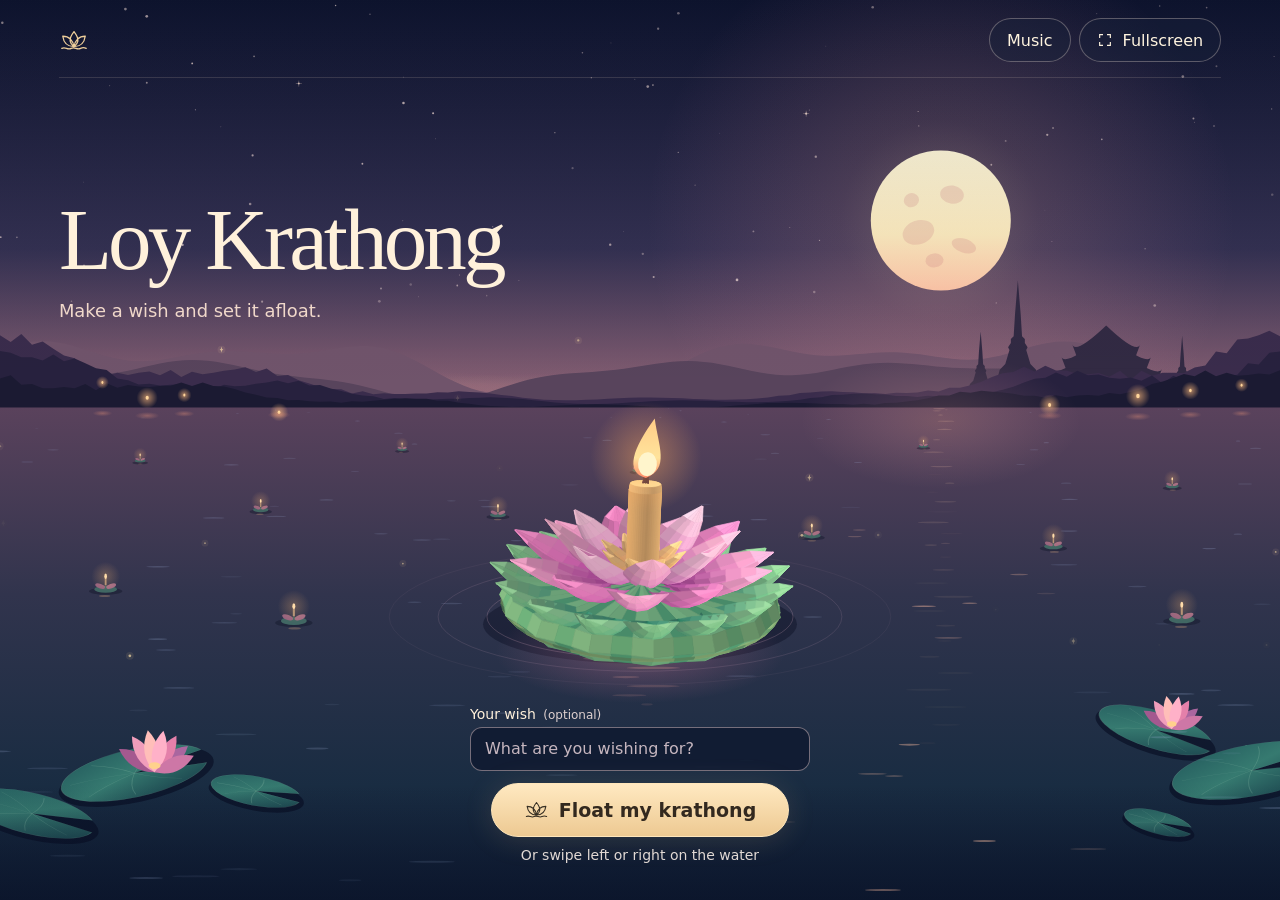
==== public/index.html @ 1d637805 "Add background krathongs, Instagram sharing and Thai music" ====
<!doctype html>
<html lang="en">
<head>
  <meta charset="utf-8">
  <meta name="viewport" content="width=device-width, initial-scale=1, viewport-fit=cover">
  <meta name="theme-color" content="#10182f">
  <meta name="description" content="Make a wish and set a candlelit krathong afloat on a moonlit pond.">
  <title>Loy Krathong</title>
  <link rel="icon" href="lotus.svg" type="image/svg+xml">
  <link rel="stylesheet" href="style.css">
  <script defer src="pond.js"></script>
  <script defer src="fullscreen.js"></script>
  <script defer src="music.js"></script>
</head>
<body>
<main id="loy-krathong">
  <canvas role="img" aria-label="A pink lotus krathong with a lit candle on a moonlit pond"></canvas>
  <header>
    <img src="lotus.svg" width="30" height="30" alt="">
    <div class="header-controls">
      <button class="music" type="button" aria-pressed="false">Music</button>
      <button class="fullscreen" type="button" aria-pressed="false">
        <svg viewBox="0 0 24 24" aria-hidden="true"><path d="M4 9V4h5m6 0h5v5m0 6v5h-5m-6 0H4v-5"/></svg>
        <span>Fullscreen</span>
      </button>
    </div>
  </header>
  <audio id="background-music" src="loy-thai.m4a" preload="auto" loop></audio>
  <span class="music-status" role="status"></span>
  <div class="intro">
    <h1>Loy Krathong</h1>
    <p>Make a wish and set it afloat.</p>
  </div>
  <form class="actions">
    <div class="wish">
      <label for="wish">Your wish <span>(optional)</span></label>
      <input id="wish" type="text" maxlength="120" autocomplete="off" enterkeyhint="send" placeholder="What are you wishing for?">
    </div>
    <blockquote class="sent-wish" tabindex="0" aria-label="Your wish" hidden></blockquote>
    <div class="action-buttons">
      <button class="release" type="submit"><img src="lotus.svg" alt="" width="25" height="25"><span>Float my krathong</span></button>
      <button class="share" type="button" hidden>IG Share</button>
    </div>
    <div class="share-options">
      <label class="share-wish" hidden><input type="checkbox"> Include my wish</label>
      <button class="save-story" type="button" hidden>Save image</button>
    </div>
    <div class="caption"><span class="pond-hint">Or swipe left or right on the water</span><span role="status"></span></div>
  </form>
</main>
</body>
</html>
---- public/style.css ----
:root { color-scheme: dark; font-family: system-ui, sans-serif; color: #fff4df; background: #10182f; }
* { box-sizing: border-box; }
body { margin: 0; }
main {
  position: relative; isolation: isolate; width: 100%; height: 100vh; height: 100svh;
  min-height: 460px; overflow: hidden; background: #19243b;
  --inset: clamp(20px, 4.6vw, 80px);
}
canvas { position: absolute; inset: 0; display: block; width: 100%; height: 100%; touch-action: pan-y; cursor: grab; z-index: -1; }
canvas:active { cursor: grabbing; }
header { display: flex; justify-content: space-between; align-items: center;
  margin: 0 max(var(--inset), env(safe-area-inset-right)) 0 max(var(--inset), env(safe-area-inset-left));
  padding: max(18px, env(safe-area-inset-top)) 0 15px; border-bottom: 1px solid #eddaca25; }
button { font: inherit; cursor: pointer; display: inline-flex; align-items: center; justify-content: center; gap: 10px; border-radius: 999px; }
:is(button, input, .sent-wish):focus-visible { outline: 2px solid #fff0d8; outline-offset: 3px; }
.header-controls { display: flex; align-items: center; gap: 8px; }
.music-status {
  position: absolute; top: max(80px, calc(env(safe-area-inset-top) + 52px));
  right: max(var(--inset), env(safe-area-inset-right)); font-size: 13px;
}
.music[aria-pressed="true"] { background: #534353; border-color: #ffd9a7; }
.fullscreen, .music { min-height: 44px; padding: 0 17px; border: 1px solid #e8d9cd55; background: #17203970; color: #fff4df; }
:is(.fullscreen, .music):hover { background: #39405a; }
.fullscreen svg { width: 16px; fill: none; stroke: currentColor; stroke-width: 1.7; }
.intro { position: absolute; top: max(105px,21%); left: max(var(--inset), env(safe-area-inset-left)); pointer-events: none; }
h1 { margin: 0; color: #fff1db; font: 500 clamp(42px, 6.8vw, 102px)/1.17 Georgia, serif; letter-spacing: -.045em; }
.intro p { margin: 9px 0 0; color: #f0d8ca; font-size: clamp(15px,1.4vw,20px); }
.actions {
  position: absolute; bottom: max(3.5%, calc(env(safe-area-inset-bottom) + 8px));
  inset-inline: 0; margin-inline: auto;
  width: min(340px, calc(100% - 2 * var(--inset))); text-align: center; pointer-events: none;
}
.wish { margin-bottom: 12px; text-align: left; }
.wish label { display: block; margin-bottom: 5px; color: #fff1db; font-size: 14px; pointer-events: auto; }
.wish label span { color: #ded0cf; font-size: 12px; margin-inline-start: 3px; }
.wish input {
  display: block; width: 100%; min-height: 44px; padding: 8px 14px;
  border: 1px solid #dcc1c480; border-radius: 12px; background: #111c32ec; color: #fff3e2;
  font: inherit; font-size: 16px; pointer-events: auto;
}
.wish input::placeholder { color: #c6b6bf; opacity: 1; }
.sent-wish {
  max-height: 76px; overflow: auto; overflow-wrap: anywhere; unicode-bidi: plaintext;
  margin: 0 0 12px; padding: 8px 14px; border: 1px solid #eec2c34d; border-radius: 12px;
  background: #111c32ec; color: #ffe5ce; font-size: 15px; pointer-events: auto;
}
.release { pointer-events: auto; min-height: 54px; padding: 8px 32px; font-size: 19px; font-weight: 600; color: #33291f; border: 1px solid #ffe6ba; background: linear-gradient(180deg,#ffe9c1,#edc992); box-shadow: 0 3px 30px #ffd18f22; }
.release img { filter: brightness(.23); }
.release:hover { background: #ffebc9; }
.release:active { transform: translateY(1px); }
.release[aria-disabled="true"] { cursor: default; opacity: .8; background: #edc992; transform: none; }
.action-buttons { display: flex; justify-content: center; align-items: center; gap: 8px; }
.share {
  pointer-events: auto; min-height: 44px; padding: 0 15px; border: 1px solid #e8d9cd80;
  background: #172039e8; color: #fff4df; font-size: 15px; white-space: nowrap;
}
.action-buttons:has(.share:not([hidden])) .release {
  min-height: 44px; padding: 0 12px; font-size: 14px; white-space: nowrap;
}
.action-buttons:has(.share:not([hidden])) .release img { display: none; }
.share:hover { background: #39405a; }
.share:disabled, .save-story:disabled { opacity: .65; cursor: default; }
.share-options { display: flex; justify-content: center; align-items: center; column-gap: 12px; }
.share-wish, .save-story { pointer-events: auto; color: #fff4df; font-size: 13px; }
.share-wish { display: inline-flex; align-items: center; gap: 4px; min-height: 32px; cursor: pointer; }
.share-wish input { accent-color: #ffe0ab; }
.save-story { min-height: 32px; border: 0; padding: 0; background: transparent; text-decoration: underline; }
:is(.share, .share-wish, .save-story)[hidden] { display: none; }
.caption { margin-top: 10px; min-height: 22px; font-size: 14px; color: #e1d9d4; }
html.immersive { overflow: hidden; }
main.immersive, main:fullscreen { width: 100%; height: 100dvh; min-height: 0; container-type: size; overflow-y: auto; }
main.immersive { position: fixed; z-index: 5; top: var(--view-top, 0px); height: var(--view-height, 100dvh); }
@media (max-width: 540px) { .intro { top: max(100px, 19%); } }
@media (max-height: 540px) and (min-aspect-ratio: 4/3) and (min-width: 500px) {
  main { min-height: 280px; }
  header { padding-top: max(6px, env(safe-area-inset-top)); padding-bottom: 6px; }
  .music-status { top: max(58px, calc(env(safe-area-inset-top) + 52px)); }
  .intro { top: max(calc(env(safe-area-inset-top) + 58px), 21%); }
  h1 { font-size: clamp(32px, 10svh, 52px); }
  .intro p { margin-top: 2px; font-size: clamp(13px, 4svh, 17px); }
  .actions {
    inset-inline: max(var(--inset), env(safe-area-inset-left)) auto;
    margin-inline: 0; width: min(260px, 42vw); text-align: left;
  }
  .action-buttons, .share-options { justify-content: flex-start; }
  .share { padding-inline: 10px; font-size: 14px; }
  .wish, .sent-wish { margin-bottom: 8px; }
  .sent-wish { max-height: clamp(38px, calc(100svh - 220px), 88px); }
  .release { min-height: 44px; padding-inline: 21px; font-size: 16px; }
  .caption { margin-top: 4px; }
  .actions:has(.share:not([hidden])) .caption { margin-top: 0; }
  .actions:has(.share:not([hidden])) .sent-wish { max-height: clamp(38px, calc(100svh - 245px), 76px); }
}
@container (max-height: 270px) {
  .intro { display: none; }
  .actions {
    position: relative; inset: auto; margin-block: 10px 8px;
    margin-inline-start: max(var(--inset), env(safe-area-inset-left));
  }
}
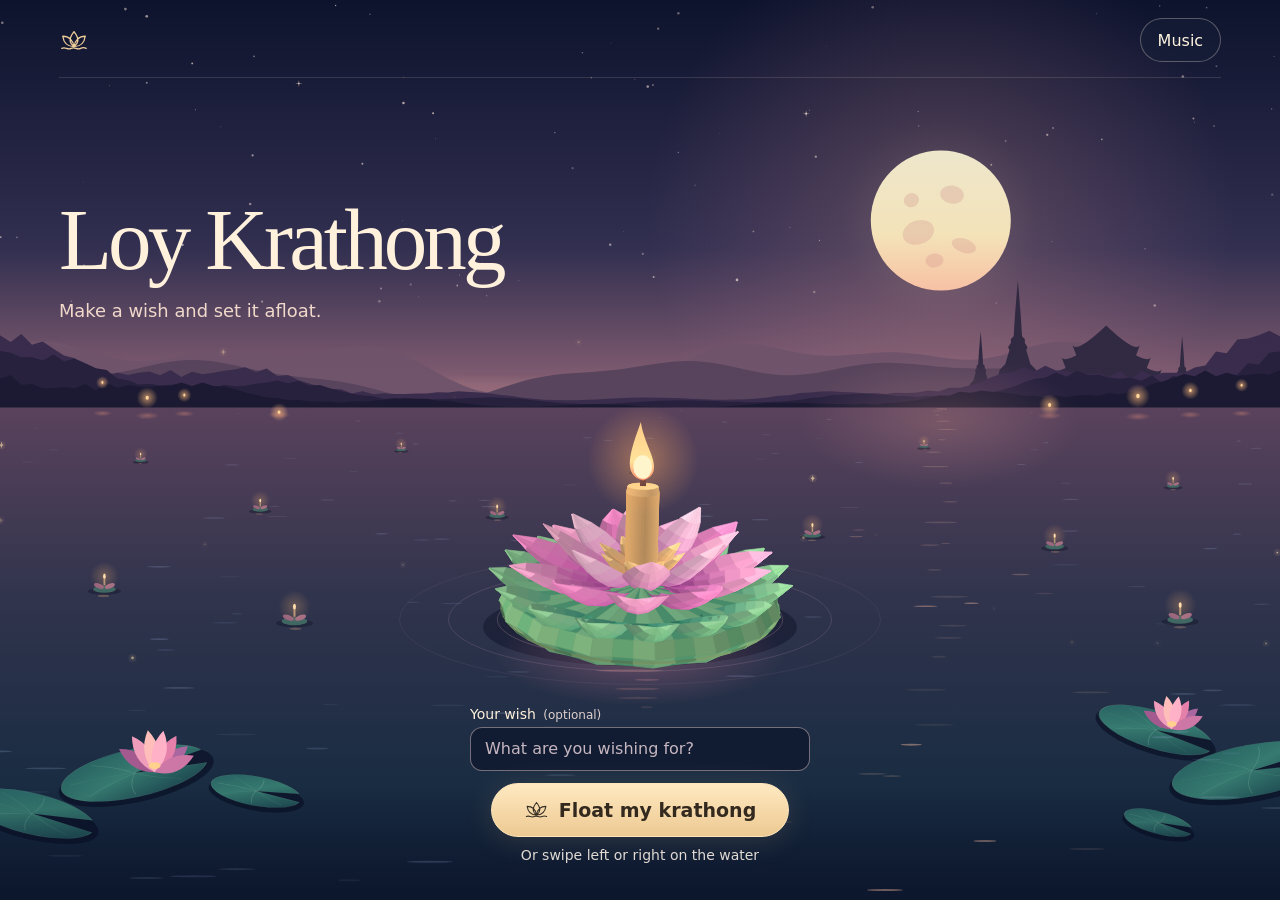
==== commit 72b8f976: "Remove the fullscreen control" ====
--- a/public/index.html
+++ b/public/index.html
@@ -9,7 +9,6 @@
   <link rel="icon" href="lotus.svg" type="image/svg+xml">
   <link rel="stylesheet" href="style.css">
   <script defer src="pond.js"></script>
-  <script defer src="fullscreen.js"></script>
   <script defer src="music.js"></script>
 </head>
 <body>
@@ -17,13 +16,7 @@
   <canvas role="img" aria-label="A pink lotus krathong with a lit candle on a moonlit pond"></canvas>
   <header>
     <img src="lotus.svg" width="30" height="30" alt="">
-    <div class="header-controls">
-      <button class="music" type="button" aria-pressed="false">Music</button>
-      <button class="fullscreen" type="button" aria-pressed="false">
-        <svg viewBox="0 0 24 24" aria-hidden="true"><path d="M4 9V4h5m6 0h5v5m0 6v5h-5m-6 0H4v-5"/></svg>
-        <span>Fullscreen</span>
-      </button>
-    </div>
+    <button class="music" type="button" aria-pressed="false">Music</button>
   </header>
   <audio id="background-music" src="loy-thai.m4a" preload="auto" loop></audio>
   <span class="music-status" role="status"></span>
--- a/public/style.css
+++ b/public/style.css
@@ -13,15 +13,13 @@
   padding: max(18px, env(safe-area-inset-top)) 0 15px; border-bottom: 1px solid #eddaca25; }
 button { font: inherit; cursor: pointer; display: inline-flex; align-items: center; justify-content: center; gap: 10px; border-radius: 999px; }
 :is(button, input, .sent-wish):focus-visible { outline: 2px solid #fff0d8; outline-offset: 3px; }
-.header-controls { display: flex; align-items: center; gap: 8px; }
 .music-status {
   position: absolute; top: max(80px, calc(env(safe-area-inset-top) + 52px));
   right: max(var(--inset), env(safe-area-inset-right)); font-size: 13px;
 }
 .music[aria-pressed="true"] { background: #534353; border-color: #ffd9a7; }
-.fullscreen, .music { min-height: 44px; padding: 0 17px; border: 1px solid #e8d9cd55; background: #17203970; color: #fff4df; }
-:is(.fullscreen, .music):hover { background: #39405a; }
-.fullscreen svg { width: 16px; fill: none; stroke: currentColor; stroke-width: 1.7; }
+.music { min-height: 44px; padding: 0 17px; border: 1px solid #e8d9cd55; background: #17203970; color: #fff4df; }
+.music:hover { background: #39405a; }
 .intro { position: absolute; top: max(105px,21%); left: max(var(--inset), env(safe-area-inset-left)); pointer-events: none; }
 h1 { margin: 0; color: #fff1db; font: 500 clamp(42px, 6.8vw, 102px)/1.17 Georgia, serif; letter-spacing: -.045em; }
 .intro p { margin: 9px 0 0; color: #f0d8ca; font-size: clamp(15px,1.4vw,20px); }
@@ -67,9 +65,6 @@
 .save-story { min-height: 32px; border: 0; padding: 0; background: transparent; text-decoration: underline; }
 :is(.share, .share-wish, .save-story)[hidden] { display: none; }
 .caption { margin-top: 10px; min-height: 22px; font-size: 14px; color: #e1d9d4; }
-html.immersive { overflow: hidden; }
-main.immersive, main:fullscreen { width: 100%; height: 100dvh; min-height: 0; container-type: size; overflow-y: auto; }
-main.immersive { position: fixed; z-index: 5; top: var(--view-top, 0px); height: var(--view-height, 100dvh); }
 @media (max-width: 540px) { .intro { top: max(100px, 19%); } }
 @media (max-height: 540px) and (min-aspect-ratio: 4/3) and (min-width: 500px) {
   main { min-height: 280px; }
@@ -91,10 +86,3 @@
   .actions:has(.share:not([hidden])) .caption { margin-top: 0; }
   .actions:has(.share:not([hidden])) .sent-wish { max-height: clamp(38px, calc(100svh - 245px), 76px); }
 }
-@container (max-height: 270px) {
-  .intro { display: none; }
-  .actions {
-    position: relative; inset: auto; margin-block: 10px 8px;
-    margin-inline-start: max(var(--inset), env(safe-area-inset-left));
-  }
-}
